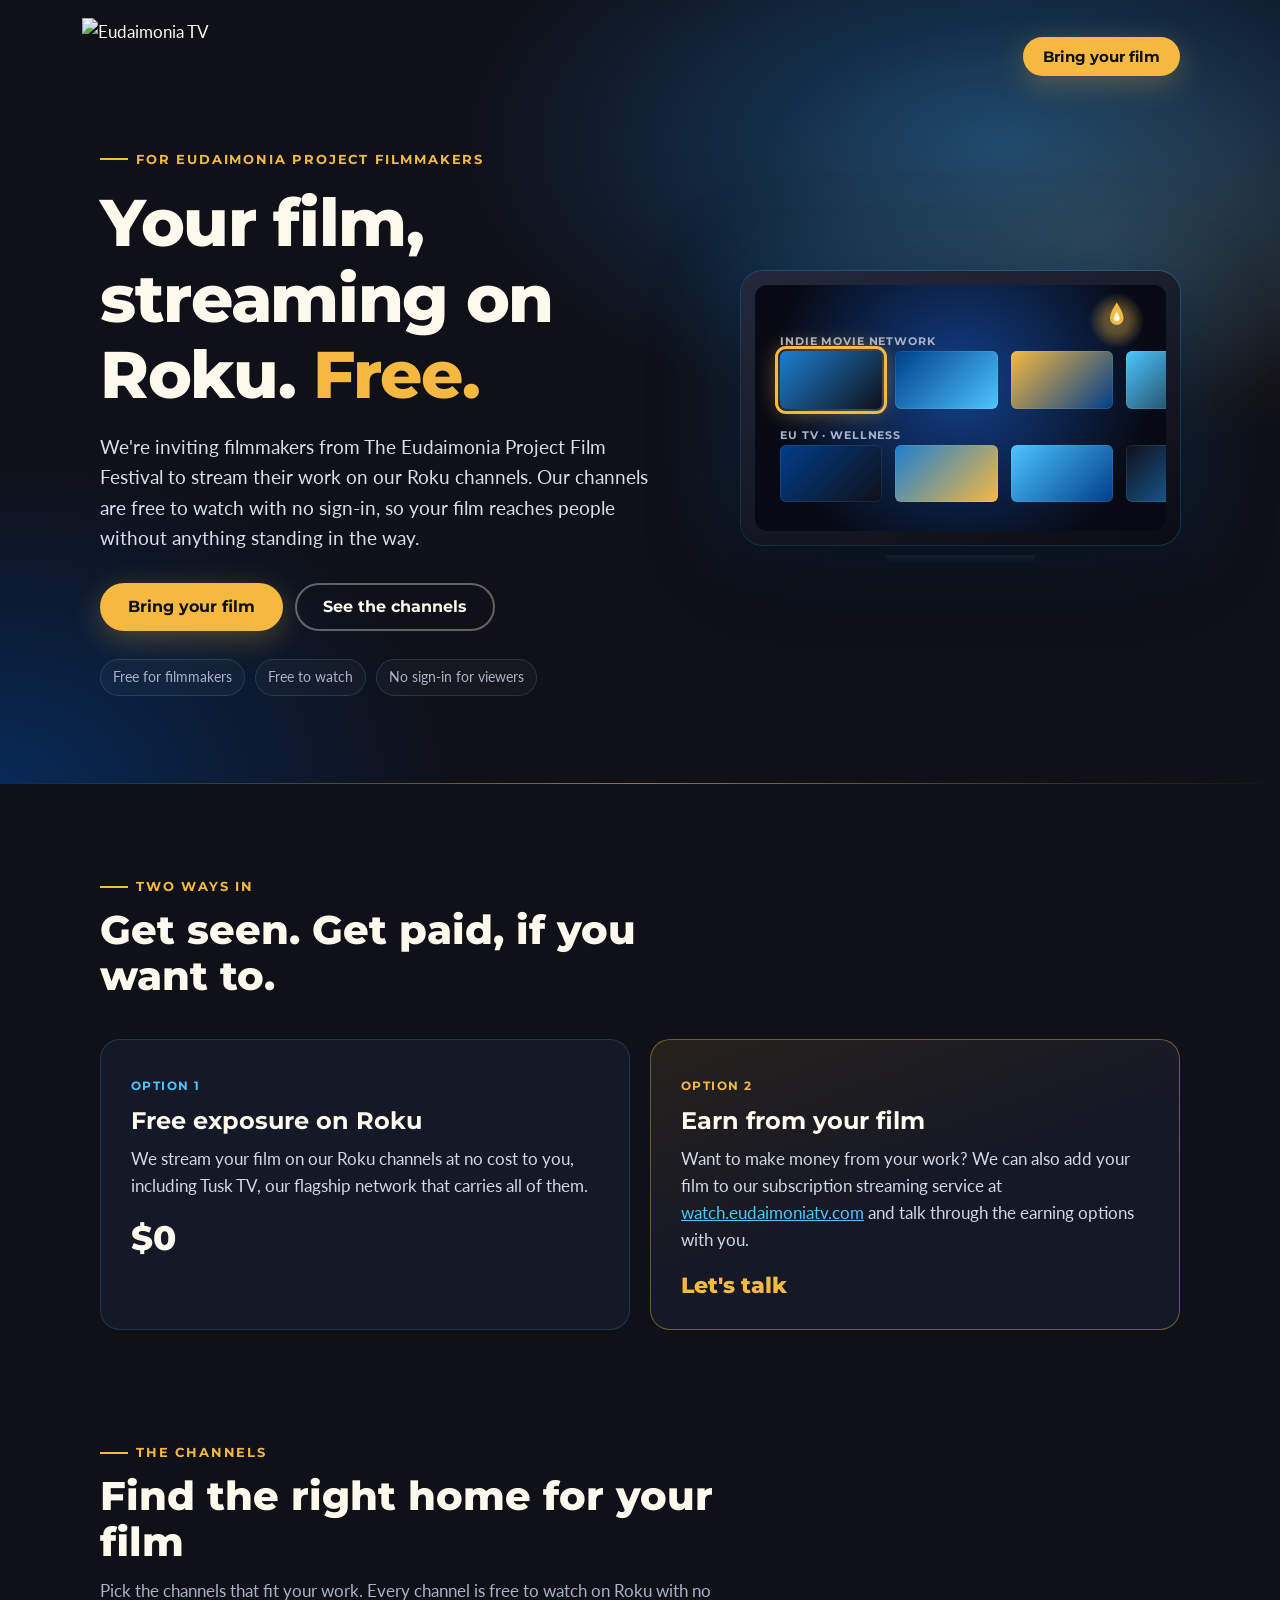
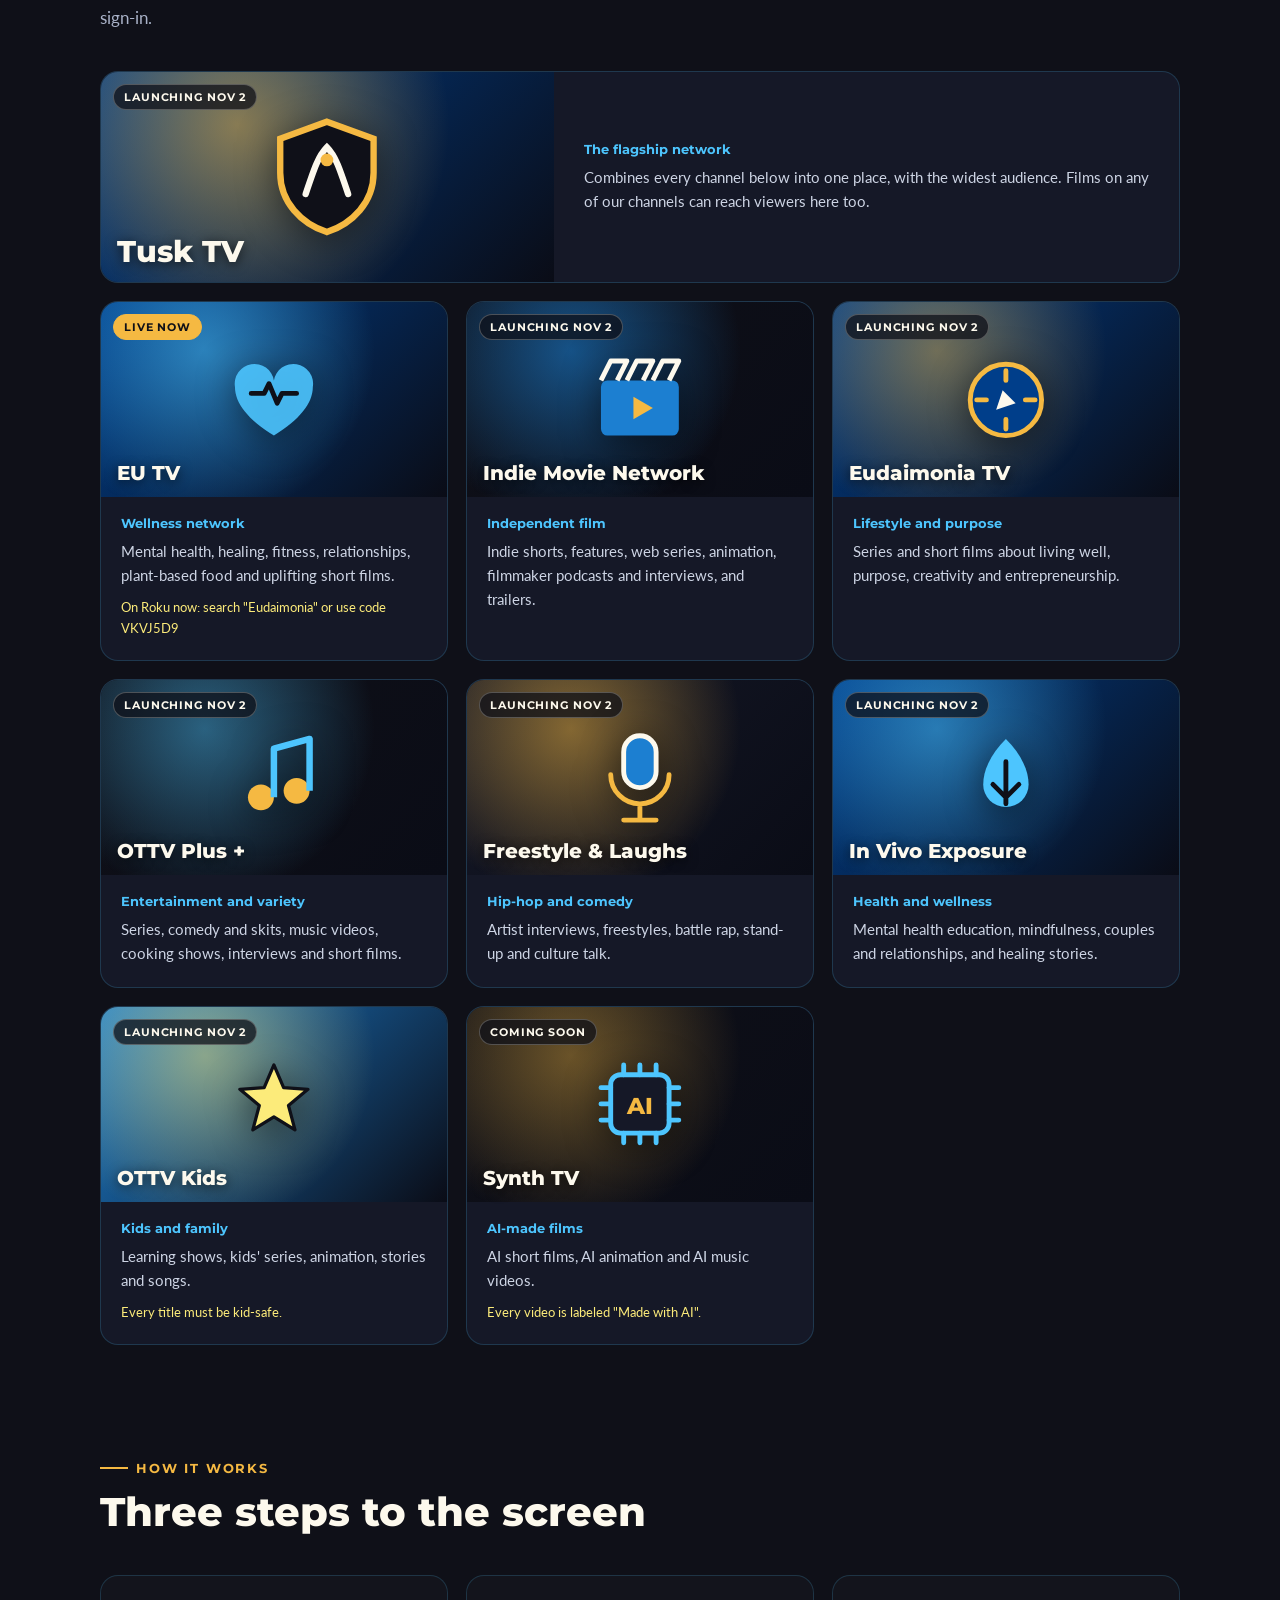
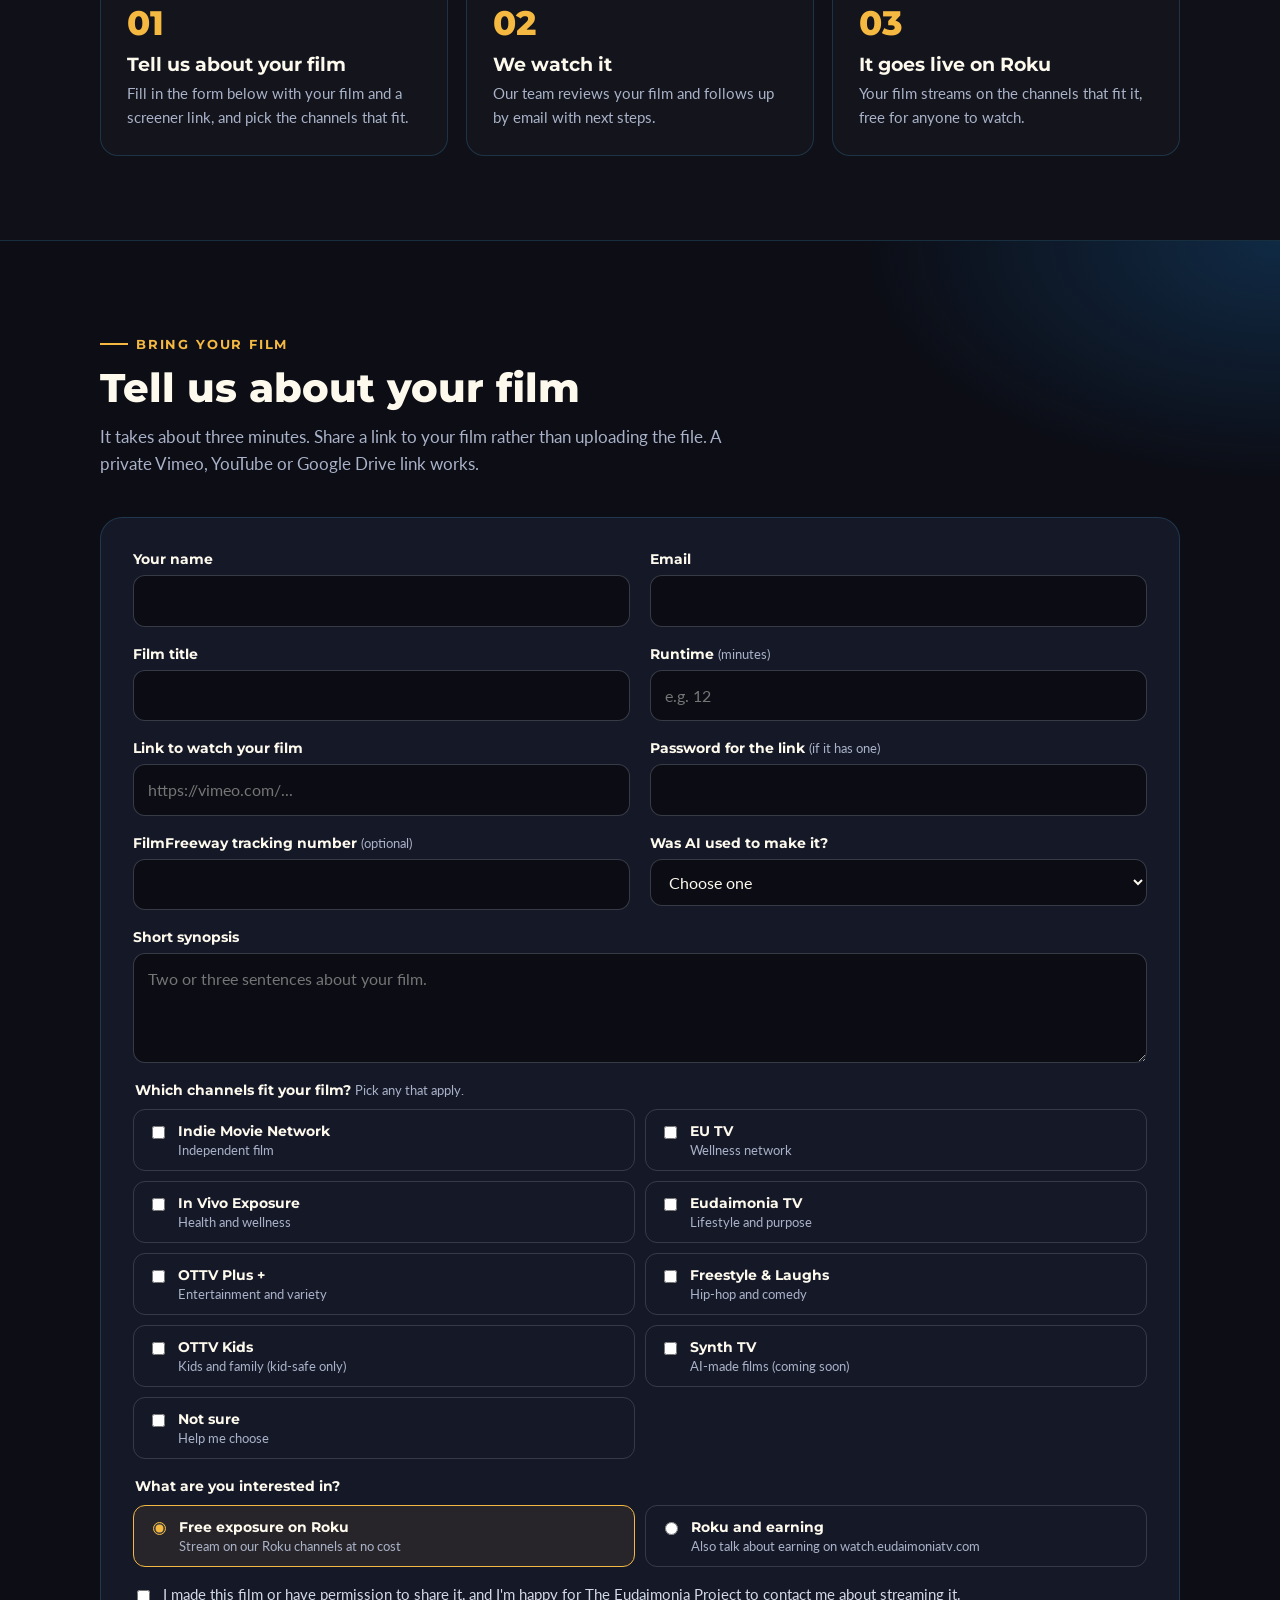
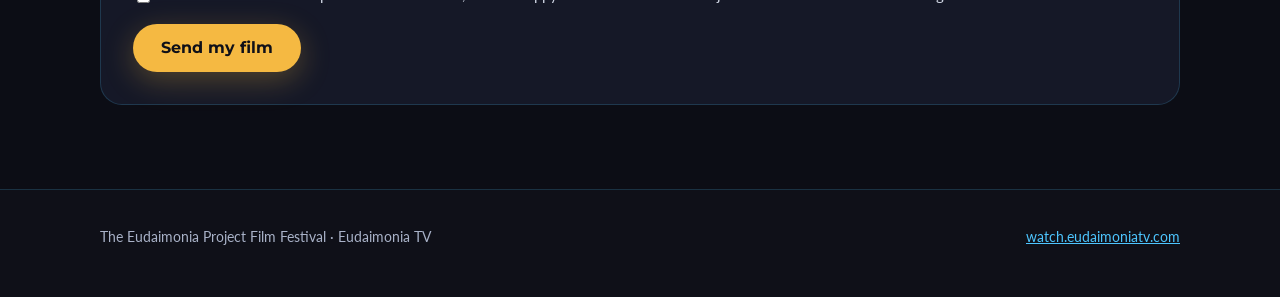
==== roku-invite/Index.html @ 1974b332 "Add Roku sign-up landing page for festival filmmakers A Google Apps Script web app: a branded page l" ====
<!doctype html>
<html lang="en">
<head>
  <base target="_top">
  <meta charset="utf-8">
  <meta name="viewport" content="width=device-width, initial-scale=1">
  <title>Bring Your Film to Roku · Eudaimonia TV</title>
  <link rel="preconnect" href="https://fonts.googleapis.com">
  <link rel="preconnect" href="https://fonts.gstatic.com" crossorigin>
  <link href="https://fonts.googleapis.com/css2?family=Lato:wght@400;700&family=Montserrat:wght@600;700;800&display=swap" rel="stylesheet">
  <style>
    :root {
      --navy: #0F1018; --navy-2: #151827; --ocean: #003E8A; --signal: #1C7FD1; --sky: #4DC5FE;
      --gold: #F5B942; --gold-soft: #FCEB7A; --ivory: #FDF9ED; --muted: #A9B2C8; --line: rgba(77,197,254,.18);
    }
    * { box-sizing: border-box; }
    html { scroll-behavior: smooth; }
    body { margin: 0; background: var(--navy); color: var(--ivory); font: 17px/1.6 Lato, Calibri, system-ui, sans-serif; }
    h1, h2, h3 { font-family: Montserrat, system-ui, sans-serif; line-height: 1.15; margin: 0; }
    a { color: var(--sky); }
    .wrap { max-width: 1120px; margin: 0 auto; padding: 0 20px; }

    /* Hero */
    .hero { position: relative; overflow: hidden; padding: 28px 0 88px;
      background:
        radial-gradient(900px 480px at 78% 18%, rgba(28,127,209,.45), transparent 60%),
        radial-gradient(520px 320px at 85% 30%, rgba(245,185,66,.16), transparent 70%),
        radial-gradient(700px 500px at 0% 100%, rgba(0,62,138,.55), transparent 65%),
        var(--navy); }
    .hero::after { content: ""; position: absolute; inset: auto 0 0 0; height: 1px; background: linear-gradient(90deg, transparent, var(--gold), transparent); opacity: .6; }
    .nav { display: flex; align-items: center; justify-content: space-between; gap: 16px; }
    .nav img { height: 76px; width: auto; display: block; margin: -10px 0 -10px -18px; }
    .nav a.btn { padding: 10px 18px; font-size: 15px; }
    .hero-grid { display: grid; grid-template-columns: 1.15fr .85fr; gap: 48px; align-items: center; margin-top: 56px; }
    .eyebrow { display: inline-flex; gap: 8px; align-items: center; color: var(--gold); font: 700 13px/1 Montserrat, sans-serif; letter-spacing: .14em; text-transform: uppercase; }
    .eyebrow::before { content: ""; width: 28px; height: 2px; background: var(--gold); }
    .hero h1 { font-size: clamp(38px, 6vw, 66px); font-weight: 800; margin: 18px 0 18px; letter-spacing: -.02em; }
    .hero h1 em { font-style: normal; color: var(--gold); }
    .lede { font-size: 19px; color: #D9DEEA; max-width: 560px; }
    .ctas { display: flex; flex-wrap: wrap; gap: 12px; margin-top: 30px; }
    .btn { display: inline-block; text-decoration: none; border-radius: 999px; padding: 14px 26px; font: 700 16px/1 Montserrat, sans-serif; border: 2px solid transparent; cursor: pointer; transition: transform .15s, box-shadow .15s; }
    .btn:hover { transform: translateY(-1px); }
    .btn-gold { background: var(--gold); color: var(--navy); box-shadow: 0 8px 30px rgba(245,185,66,.28); }
    .btn-ghost { color: var(--ivory); border-color: rgba(253,249,237,.35); background: transparent; }
    .badges { display: flex; flex-wrap: wrap; gap: 10px; margin-top: 28px; color: var(--muted); font-size: 14px; }
    .badges span { border: 1px solid var(--line); border-radius: 999px; padding: 6px 12px; background: rgba(255,255,255,.03); }

    /* TV graphic */
    .tv { position: relative; aspect-ratio: 16/10; border-radius: 22px; padding: 14px; background: linear-gradient(160deg, #23283c, #0b0c13); box-shadow: 0 30px 80px rgba(0,0,0,.55), 0 0 0 1px rgba(77,197,254,.25), 0 0 90px rgba(28,127,209,.35); }
    .screen { position: relative; height: 100%; border-radius: 12px; overflow: hidden; background: radial-gradient(circle at 50% 40%, #12408a, #070a14 75%); }
    .screen .rowlabel { position: absolute; left: 6%; font: 700 11px Montserrat, sans-serif; color: var(--muted); letter-spacing: .08em; text-transform: uppercase; }
    .screen .tiles { position: absolute; left: 6%; right: -10%; display: flex; gap: 3%; }
    .screen .tile { flex: 0 0 24%; aspect-ratio: 16/9; border-radius: 6px; background: linear-gradient(135deg, var(--c1), var(--c2)); box-shadow: inset 0 0 0 1px rgba(255,255,255,.08); }
    .screen .tile.focus { outline: 3px solid var(--gold); outline-offset: 2px; box-shadow: 0 0 24px rgba(245,185,66,.55); }
    .screen .glow { position: absolute; right: 5%; top: 3%; width: 14%; }
    .stand { width: 34%; height: 10px; margin: 10px auto 0; border-radius: 0 0 14px 14px; background: linear-gradient(#20253a, #0b0c13); }

    section { padding: 84px 0; }
    .section-head { max-width: 640px; margin-bottom: 40px; }
    .section-head h2 { font-size: clamp(28px, 4vw, 40px); font-weight: 800; margin-top: 12px; }
    .section-head p { color: var(--muted); margin: 12px 0 0; }

    /* Paths */
    .paths { display: grid; grid-template-columns: 1fr 1fr; gap: 20px; }
    .path { border-radius: 20px; padding: 30px; background: var(--navy-2); border: 1px solid var(--line); position: relative; overflow: hidden; }
    .path.gold { border-color: rgba(245,185,66,.4); background: linear-gradient(160deg, rgba(245,185,66,.10), var(--navy-2) 55%); }
    .path .tag { font: 700 12px Montserrat, sans-serif; letter-spacing: .12em; text-transform: uppercase; color: var(--sky); }
    .path.gold .tag { color: var(--gold); }
    .path h3 { font-size: 24px; margin: 10px 0 10px; }
    .path p { color: #D2D8E6; margin: 0; }
    .path .price { font: 800 34px Montserrat, sans-serif; margin-top: 18px; }

    /* Channels */
    .channels { display: grid; grid-template-columns: repeat(3, 1fr); gap: 18px; }
    .ch { display: flex; flex-direction: column; border-radius: 18px; overflow: hidden; background: var(--navy-2); border: 1px solid var(--line); transition: transform .15s, border-color .15s; }
    .ch:hover { transform: translateY(-3px); border-color: rgba(245,185,66,.55); }
    .ch .art { position: relative; aspect-ratio: 16/9; display: grid; place-items: center; background: radial-gradient(circle at 30% 25%, var(--a1), transparent 60%), linear-gradient(135deg, var(--a2), #0a0c16); }
    .ch .art svg { width: 30%; height: auto; filter: drop-shadow(0 6px 18px rgba(0,0,0,.5)); }
    .ch .art .name { position: absolute; left: 16px; bottom: 12px; font: 800 20px Montserrat, sans-serif; text-shadow: 0 2px 12px rgba(0,0,0,.7); }
    .ch .status { position: absolute; top: 12px; left: 12px; font: 700 11px Montserrat, sans-serif; letter-spacing: .08em; text-transform: uppercase; padding: 5px 10px; border-radius: 999px; background: rgba(15,16,24,.75); border: 1px solid rgba(253,249,237,.25); }
    .ch .status.live { color: var(--navy); background: var(--gold); border-color: var(--gold); }
    .ch .body { padding: 18px 20px 22px; }
    .ch .type { color: var(--sky); font: 700 13px Montserrat, sans-serif; }
    .ch .fit { color: #CDD4E4; font-size: 15px; margin: 8px 0 0; }
    .ch .note { margin-top: 10px; font-size: 13px; color: var(--gold-soft); }
    .ch.flagship { grid-column: span 3; flex-direction: row; }
    .ch.flagship .art { flex: 0 0 42%; aspect-ratio: auto; min-height: 210px; }
    .ch.flagship .body { padding: 28px 30px; align-self: center; }
    .ch.flagship .art .name { font-size: 30px; }

    /* Steps */
    .steps { display: grid; grid-template-columns: repeat(3, 1fr); gap: 18px; counter-reset: step; }
    .step { padding: 26px; border-radius: 18px; border: 1px solid var(--line); background: rgba(255,255,255,.02); }
    .step::before { counter-increment: step; content: "0" counter(step); display: block; font: 800 34px Montserrat, sans-serif; color: var(--gold); margin-bottom: 10px; }
    .step h3 { font-size: 19px; margin-bottom: 6px; }
    .step p { margin: 0; color: var(--muted); font-size: 15px; }

    /* Form */
    .form-section { background: radial-gradient(700px 400px at 100% 0%, rgba(28,127,209,.25), transparent 60%), #0c0d15; border-top: 1px solid var(--line); }
    form { display: grid; grid-template-columns: 1fr 1fr; gap: 18px 20px; padding: 32px; border-radius: 22px; background: var(--navy-2); border: 1px solid var(--line); }
    .field { display: flex; flex-direction: column; gap: 7px; }
    .field.full { grid-column: 1 / -1; }
    label, legend { font: 700 14px Montserrat, sans-serif; color: var(--ivory); }
    .hint { font-size: 13px; color: var(--muted); font-weight: 400; font-family: Lato, sans-serif; }
    input[type=text], input[type=email], input[type=url], select, textarea {
      width: 100%; font: inherit; font-size: 16px; color: var(--ivory); background: #0b0c14; border: 1px solid rgba(169,178,200,.28); border-radius: 12px; padding: 12px 14px; }
    input:focus, select:focus, textarea:focus { outline: 2px solid var(--sky); outline-offset: 1px; border-color: transparent; }
    textarea { min-height: 110px; resize: vertical; }
    fieldset { border: 0; padding: 0; margin: 0; }
    .choices { display: grid; grid-template-columns: repeat(2, 1fr); gap: 10px; margin-top: 10px; }
    .choice { display: flex; gap: 10px; align-items: flex-start; padding: 12px 14px; border-radius: 12px; border: 1px solid rgba(169,178,200,.22); cursor: pointer; font: 400 15px Lato, sans-serif; }
    .choice:has(input:checked) { border-color: var(--gold); background: rgba(245,185,66,.08); }
    .choice input { margin-top: 4px; accent-color: var(--gold); }
    .choice b { font-family: Montserrat, sans-serif; font-size: 14px; display: block; }
    .choice small { color: var(--muted); }
    .agree { display: flex; gap: 10px; align-items: flex-start; font: 400 15px Lato, sans-serif; color: #D2D8E6; }
    .agree input { margin-top: 5px; accent-color: var(--gold); }
    .hp { position: absolute; left: -9999px; }
    .submit-row { grid-column: 1 / -1; display: flex; flex-wrap: wrap; align-items: center; gap: 16px; }
    .msg { font-size: 15px; }
    .msg.err { color: #FF9C8A; }
    .thanks { display: none; text-align: center; padding: 56px 32px; border-radius: 22px; background: var(--navy-2); border: 1px solid rgba(245,185,66,.45); }
    .thanks h3 { font-size: 30px; color: var(--gold); margin-bottom: 12px; }
    .thanks p { color: #D2D8E6; max-width: 520px; margin: 0 auto; }

    footer { padding: 36px 0 48px; color: var(--muted); font-size: 14px; border-top: 1px solid var(--line); }
    footer .wrap { display: flex; flex-wrap: wrap; justify-content: space-between; gap: 12px; }

    @media (max-width: 900px) {
      .hero-grid, .paths { grid-template-columns: 1fr; }
      .channels, .steps { grid-template-columns: 1fr 1fr; }
      .ch.flagship { grid-column: 1 / -1; flex-direction: column; }
      .ch.flagship .art { min-height: 0; aspect-ratio: 16/9; }
    }
    @media (max-width: 600px) {
      .nav img { height: 56px; margin-left: -12px; }
      .nav a.btn { display: none; }
      .channels, .steps, form, .choices { grid-template-columns: 1fr; }
      form { padding: 22px 18px; }
      section { padding: 64px 0; }
    }
  </style>
</head>
<body>
  <header class="hero">
    <div class="wrap">
      <nav class="nav">
        <img src="<?!= logoSrc ?>" alt="Eudaimonia TV">
        <a class="btn btn-gold" href="#join">Bring your film</a>
      </nav>
      <div class="hero-grid">
        <div>
          <span class="eyebrow">For Eudaimonia Project filmmakers</span>
          <h1>Your film, streaming on Roku. <em>Free.</em></h1>
          <p class="lede">We're inviting filmmakers from The Eudaimonia Project Film Festival to stream their work on our Roku channels. Our channels are free to watch with no sign-in, so your film reaches people without anything standing in the way.</p>
          <div class="ctas">
            <a class="btn btn-gold" href="#join">Bring your film</a>
            <a class="btn btn-ghost" href="#channels">See the channels</a>
          </div>
          <div class="badges"><span>Free for filmmakers</span><span>Free to watch</span><span>No sign-in for viewers</span></div>
        </div>
        <div aria-hidden="true">
          <div class="tv"><div class="screen">
            <svg class="glow" viewBox="0 0 120 120"><defs><radialGradient id="g" cx="50%" cy="50%" r="50%"><stop offset="0" stop-color="#FCEB7A"/><stop offset=".45" stop-color="#F5B942"/><stop offset="1" stop-color="#F5B942" stop-opacity="0"/></radialGradient></defs><circle cx="60" cy="60" r="58" fill="url(#g)" opacity=".35"/><path d="M60 22c9 14 14 24 14 33a14 14 0 0 1-28 0c0-9 5-19 14-33z" fill="#F5B942"/><path d="M60 40c4 7 6 11 6 15a6 6 0 0 1-12 0c0-4 2-8 6-15z" fill="#FDF9ED"/></svg>
            <span class="rowlabel" style="top:20%">Indie Movie Network</span>
            <div class="tiles" style="top:27%">
              <div class="tile focus" style="--c1:#1C7FD1;--c2:#0F1018"></div>
              <div class="tile" style="--c1:#003E8A;--c2:#4DC5FE"></div>
              <div class="tile" style="--c1:#F5B942;--c2:#003E8A"></div>
              <div class="tile" style="--c1:#4DC5FE;--c2:#0F1018"></div>
            </div>
            <span class="rowlabel" style="top:58%">EU TV · Wellness</span>
            <div class="tiles" style="top:65%">
              <div class="tile" style="--c1:#003E8A;--c2:#0F1018"></div>
              <div class="tile" style="--c1:#1C7FD1;--c2:#F5B942"></div>
              <div class="tile" style="--c1:#4DC5FE;--c2:#003E8A"></div>
              <div class="tile" style="--c1:#0F1018;--c2:#1C7FD1"></div>
            </div>
          </div></div>
          <div class="stand"></div>
        </div>
      </div>
    </div>
  </header>

  <section>
    <div class="wrap">
      <div class="section-head">
        <span class="eyebrow">Two ways in</span>
        <h2>Get seen. Get paid, if you want to.</h2>
      </div>
      <div class="paths">
        <div class="path">
          <span class="tag">Option 1</span>
          <h3>Free exposure on Roku</h3>
          <p>We stream your film on our Roku channels at no cost to you, including Tusk TV, our flagship network that carries all of them.</p>
          <div class="price">$0</div>
        </div>
        <div class="path gold">
          <span class="tag">Option 2</span>
          <h3>Earn from your film</h3>
          <p>Want to make money from your work? We can also add your film to our subscription streaming service at <a href="https://watch.eudaimoniatv.com" target="_blank" rel="noopener">watch.eudaimoniatv.com</a> and talk through the earning options with you.</p>
          <div class="price" style="font-size:22px;color:var(--gold)">Let's talk</div>
        </div>
      </div>
    </div>
  </section>

  <section id="channels" style="padding-top:20px">
    <div class="wrap">
      <div class="section-head">
        <span class="eyebrow">The channels</span>
        <h2>Find the right home for your film</h2>
        <p>Pick the channels that fit your work. Every channel is free to watch on Roku with no sign-in.</p>
      </div>
      <div class="channels">
        <article class="ch flagship" style="--a1:rgba(245,185,66,.55);--a2:#003E8A">
          <div class="art"><span class="status">Launching Nov 2</span>
            <svg viewBox="0 0 64 64" fill="none"><path d="M32 6l22 8v16c0 14-10 24-22 28C20 54 10 44 10 30V14z" fill="#0F1018" stroke="#F5B942" stroke-width="3"/><path d="M22 40c4-12 6-18 10-22 4 4 6 10 10 22" stroke="#FDF9ED" stroke-width="3" stroke-linecap="round"/><circle cx="32" cy="24" r="3" fill="#F5B942"/></svg>
            <span class="name">Tusk TV</span></div>
          <div class="body"><div class="type">The flagship network</div>
            <p class="fit">Combines every channel below into one place, with the widest audience. Films on any of our channels can reach viewers here too.</p></div>
        </article>

        <article class="ch" style="--a1:rgba(77,197,254,.55);--a2:#003E8A">
          <div class="art"><span class="status live">Live now</span>
            <svg viewBox="0 0 64 64" fill="none"><path d="M32 54C16 44 8 34 8 24a12 12 0 0 1 24-4 12 12 0 0 1 24 4c0 10-8 20-24 30z" fill="#4DC5FE" opacity=".9"/><path d="M18 28h8l3-6 5 12 3-6h9" stroke="#0F1018" stroke-width="3" stroke-linecap="round" stroke-linejoin="round"/></svg>
            <span class="name">EU TV</span></div>
          <div class="body"><div class="type">Wellness network</div>
            <p class="fit">Mental health, healing, fitness, relationships, plant-based food and uplifting short films.</p>
            <div class="note">On Roku now: search "Eudaimonia" or use code VKVJ5D9</div></div>
        </article>

        <article class="ch" style="--a1:rgba(28,127,209,.6);--a2:#0F1018">
          <div class="art"><span class="status">Launching Nov 2</span>
            <svg viewBox="0 0 64 64" fill="none"><rect x="8" y="20" width="48" height="34" rx="4" fill="#1C7FD1"/><path d="M8 20l6-12h10l-6 12m6 0l6-12h10l-6 12m6 0l6-12h10l-6 12" stroke="#FDF9ED" stroke-width="3" stroke-linejoin="round"/><path d="M28 30v14l12-7z" fill="#F5B942"/></svg>
            <span class="name">Indie Movie Network</span></div>
          <div class="body"><div class="type">Independent film</div>
            <p class="fit">Indie shorts, features, web series, animation, filmmaker podcasts and interviews, and trailers.</p></div>
        </article>

        <article class="ch" style="--a1:rgba(245,185,66,.45);--a2:#003E8A">
          <div class="art"><span class="status">Launching Nov 2</span>
            <svg viewBox="0 0 64 64" fill="none"><circle cx="32" cy="32" r="22" fill="#003E8A" stroke="#F5B942" stroke-width="3"/><path d="M32 14v6M32 44v6M14 32h6M44 32h6" stroke="#F5B942" stroke-width="3" stroke-linecap="round"/><path d="M26 38l4-12 8 8-12 4z" fill="#FDF9ED"/></svg>
            <span class="name">Eudaimonia TV</span></div>
          <div class="body"><div class="type">Lifestyle and purpose</div>
            <p class="fit">Series and short films about living well, purpose, creativity and entrepreneurship.</p></div>
        </article>

        <article class="ch" style="--a1:rgba(77,197,254,.45);--a2:#0F1018">
          <div class="art"><span class="status">Launching Nov 2</span>
            <svg viewBox="0 0 64 64" fill="none"><circle cx="24" cy="44" r="8" fill="#F5B942"/><circle cx="46" cy="40" r="8" fill="#F5B942"/><path d="M32 44V14l22-6v32" stroke="#4DC5FE" stroke-width="4" stroke-linejoin="round"/></svg>
            <span class="name">OTTV Plus +</span></div>
          <div class="body"><div class="type">Entertainment and variety</div>
            <p class="fit">Series, comedy and skits, music videos, cooking shows, interviews and short films.</p></div>
        </article>

        <article class="ch" style="--a1:rgba(245,185,66,.5);--a2:#151827">
          <div class="art"><span class="status">Launching Nov 2</span>
            <svg viewBox="0 0 64 64" fill="none"><rect x="22" y="6" width="20" height="32" rx="10" fill="#1C7FD1" stroke="#FDF9ED" stroke-width="3"/><path d="M14 30a18 18 0 0 0 36 0M32 48v10M22 58h20" stroke="#F5B942" stroke-width="3" stroke-linecap="round"/></svg>
            <span class="name">Freestyle &amp; Laughs</span></div>
          <div class="body"><div class="type">Hip-hop and comedy</div>
            <p class="fit">Artist interviews, freestyles, battle rap, stand-up and culture talk.</p></div>
        </article>

        <article class="ch" style="--a1:rgba(77,197,254,.5);--a2:#003E8A">
          <div class="art"><span class="status">Launching Nov 2</span>
            <svg viewBox="0 0 64 64" fill="none"><path d="M32 8c10 10 14 20 14 28a14 14 0 0 1-28 0c0-8 4-18 14-28z" fill="#4DC5FE"/><path d="M32 22v26M24 36l8 8 8-8" stroke="#0F1018" stroke-width="3" stroke-linecap="round" stroke-linejoin="round"/></svg>
            <span class="name">In Vivo Exposure</span></div>
          <div class="body"><div class="type">Health and wellness</div>
            <p class="fit">Mental health education, mindfulness, couples and relationships, and healing stories.</p></div>
        </article>

        <article class="ch" style="--a1:rgba(252,235,122,.5);--a2:#1C7FD1">
          <div class="art"><span class="status">Launching Nov 2</span>
            <svg viewBox="0 0 64 64" fill="none"><path d="M32 8l6 14 15 1-12 10 4 15-13-8-13 8 4-15-12-10 15-1z" fill="#FCEB7A" stroke="#0F1018" stroke-width="2" stroke-linejoin="round"/></svg>
            <span class="name">OTTV Kids</span></div>
          <div class="body"><div class="type">Kids and family</div>
            <p class="fit">Learning shows, kids' series, animation, stories and songs.</p>
            <div class="note">Every title must be kid-safe.</div></div>
        </article>

        <article class="ch" style="--a1:rgba(245,185,66,.4);--a2:#0F1018">
          <div class="art"><span class="status">Coming soon</span>
            <svg viewBox="0 0 64 64" fill="none"><rect x="14" y="14" width="36" height="36" rx="6" fill="#151827" stroke="#4DC5FE" stroke-width="3"/><path d="M22 14V8M32 14V8M42 14V8M22 56v-6M32 56v-6M42 56v-6M14 22H8M14 32H8M14 42H8M56 22h-6M56 32h-6M56 42h-6" stroke="#4DC5FE" stroke-width="3" stroke-linecap="round"/><text x="32" y="38" text-anchor="middle" font-family="Montserrat,sans-serif" font-weight="800" font-size="14" fill="#F5B942">AI</text></svg>
            <span class="name">Synth TV</span></div>
          <div class="body"><div class="type">AI-made films</div>
            <p class="fit">AI short films, AI animation and AI music videos.</p>
            <div class="note">Every video is labeled "Made with AI".</div></div>
        </article>
      </div>
    </div>
  </section>

  <section style="padding-top:20px">
    <div class="wrap">
      <div class="section-head">
        <span class="eyebrow">How it works</span>
        <h2>Three steps to the screen</h2>
      </div>
      <div class="steps">
        <div class="step"><h3>Tell us about your film</h3><p>Fill in the form below with your film and a screener link, and pick the channels that fit.</p></div>
        <div class="step"><h3>We watch it</h3><p>Our team reviews your film and follows up by email with next steps.</p></div>
        <div class="step"><h3>It goes live on Roku</h3><p>Your film streams on the channels that fit it, free for anyone to watch.</p></div>
      </div>
    </div>
  </section>

  <section id="join" class="form-section">
    <div class="wrap">
      <div class="section-head">
        <span class="eyebrow">Bring your film</span>
        <h2>Tell us about your film</h2>
        <p>It takes about three minutes. Share a link to your film rather than uploading the file. A private Vimeo, YouTube or Google Drive link works.</p>
      </div>

      <form id="signup" novalidate>
        <div class="field"><label for="name">Your name</label><input id="name" name="name" type="text" autocomplete="name" required></div>
        <div class="field"><label for="email">Email</label><input id="email" name="email" type="email" autocomplete="email" required></div>
        <div class="field"><label for="title">Film title</label><input id="title" name="title" type="text" required></div>
        <div class="field"><label for="runtime">Runtime <span class="hint">(minutes)</span></label><input id="runtime" name="runtime" type="text" inputmode="numeric" placeholder="e.g. 12"></div>
        <div class="field"><label for="link">Link to watch your film</label><input id="link" name="link" type="url" placeholder="https://vimeo.com/..." required></div>
        <div class="field"><label for="password">Password for the link <span class="hint">(if it has one)</span></label><input id="password" name="password" type="text" autocomplete="off"></div>
        <div class="field"><label for="tracking">FilmFreeway tracking number <span class="hint">(optional)</span></label><input id="tracking" name="tracking" type="text"></div>
        <div class="field"><label for="ai">Was AI used to make it?</label>
          <select id="ai" name="ai"><option value="">Choose one</option><option>No</option><option>Partly (some AI tools)</option><option>Yes, it's AI-made</option></select></div>
        <div class="field full"><label for="synopsis">Short synopsis</label><textarea id="synopsis" name="synopsis" maxlength="1500" placeholder="Two or three sentences about your film."></textarea></div>

        <fieldset class="field full">
          <legend>Which channels fit your film? <span class="hint">Pick any that apply.</span></legend>
          <div class="choices">
            <label class="choice"><input type="checkbox" name="channels" value="Indie Movie Network"><span><b>Indie Movie Network</b><small>Independent film</small></span></label>
            <label class="choice"><input type="checkbox" name="channels" value="EU TV"><span><b>EU TV</b><small>Wellness network</small></span></label>
            <label class="choice"><input type="checkbox" name="channels" value="In Vivo Exposure"><span><b>In Vivo Exposure</b><small>Health and wellness</small></span></label>
            <label class="choice"><input type="checkbox" name="channels" value="Eudaimonia TV"><span><b>Eudaimonia TV</b><small>Lifestyle and purpose</small></span></label>
            <label class="choice"><input type="checkbox" name="channels" value="OTTV Plus +"><span><b>OTTV Plus +</b><small>Entertainment and variety</small></span></label>
            <label class="choice"><input type="checkbox" name="channels" value="Freestyle & Laughs"><span><b>Freestyle &amp; Laughs</b><small>Hip-hop and comedy</small></span></label>
            <label class="choice"><input type="checkbox" name="channels" value="OTTV Kids"><span><b>OTTV Kids</b><small>Kids and family (kid-safe only)</small></span></label>
            <label class="choice"><input type="checkbox" name="channels" value="Synth TV"><span><b>Synth TV</b><small>AI-made films (coming soon)</small></span></label>
            <label class="choice"><input type="checkbox" name="channels" value="Not sure"><span><b>Not sure</b><small>Help me choose</small></span></label>
          </div>
        </fieldset>

        <fieldset class="field full">
          <legend>What are you interested in?</legend>
          <div class="choices">
            <label class="choice"><input type="radio" name="option" value="Free Roku exposure" checked><span><b>Free exposure on Roku</b><small>Stream on our Roku channels at no cost</small></span></label>
            <label class="choice"><input type="radio" name="option" value="Roku + earning on watch.eudaimoniatv.com"><span><b>Roku and earning</b><small>Also talk about earning on watch.eudaimoniatv.com</small></span></label>
          </div>
        </fieldset>

        <div class="field full">
          <label class="agree"><input type="checkbox" id="rights" name="rights" value="yes" required><span>I made this film or have permission to share it, and I'm happy for The Eudaimonia Project to contact me about streaming it.</span></label>
        </div>
        <input class="hp" type="text" name="website" tabindex="-1" autocomplete="off" aria-hidden="true">

        <div class="submit-row">
          <button class="btn btn-gold" type="submit" id="send">Send my film</button>
          <span class="msg" id="msg" role="status" aria-live="polite"></span>
        </div>
      </form>

      <div class="thanks" id="thanks">
        <h3>Thank you. We've got it.</h3>
        <p>Our team will watch your film and follow up by email with next steps. In the meantime, you can find EU TV on Roku by searching "Eudaimonia" or using code VKVJ5D9.</p>
      </div>
    </div>
  </section>

  <footer>
    <div class="wrap">
      <span>The Eudaimonia Project Film Festival · Eudaimonia TV</span>
      <span><a href="https://watch.eudaimoniatv.com" target="_blank" rel="noopener">watch.eudaimoniatv.com</a></span>
    </div>
  </footer>

  <script>
    (function () {
      var form = document.getElementById('signup');
      var msg = document.getElementById('msg');
      var send = document.getElementById('send');

      function collect() {
        var data = {};
        ['name', 'email', 'title', 'runtime', 'link', 'password', 'tracking', 'ai', 'synopsis', 'website'].forEach(function (k) {
          data[k] = (form.elements[k].value || '').trim();
        });
        data.channels = Array.prototype.filter.call(form.querySelectorAll('input[name=channels]'), function (c) { return c.checked; })
          .map(function (c) { return c.value; }).join(', ');
        data.option = form.querySelector('input[name=option]:checked').value;
        data.rights = form.elements.rights.checked ? 'yes' : '';
        return data;
      }

      function check(d) {
        if (!d.name) return 'Please add your name.';
        if (!/^[^\s@]+@[^\s@]+\.[^\s@]+$/.test(d.email)) return 'Please check your email address.';
        if (!d.title) return 'Please add your film title.';
        if (!/^https?:\/\/\S+$/i.test(d.link)) return 'Please add a full link to watch your film, starting with https://';
        if (!d.channels) return 'Please pick at least one channel, or "Not sure".';
        if (!d.rights) return 'Please tick the box confirming you can share this film.';
        return '';
      }

      function done() {
        form.style.display = 'none';
        document.getElementById('thanks').style.display = 'block';
        document.getElementById('join').scrollIntoView({ behavior: 'smooth' });
      }

      function fail(text) {
        send.disabled = false;
        send.textContent = 'Send my film';
        msg.className = 'msg err';
        msg.textContent = text || 'Something went wrong. Please try again in a minute.';
      }

      form.addEventListener('submit', function (e) {
        e.preventDefault();
        var d = collect();
        var problem = check(d);
        if (problem) { msg.className = 'msg err'; msg.textContent = problem; return; }
        msg.className = 'msg'; msg.textContent = '';
        send.disabled = true;
        send.textContent = 'Sending…';
        if (window.google && google.script && google.script.run) {
          google.script.run
            .withSuccessHandler(function (r) { if (r && r.ok) done(); else fail(r && r.error); })
            .withFailureHandler(function () { fail(); })
            .submitSignup(d);
        } else {
          // Preview outside Google Apps Script: nothing is saved.
          setTimeout(done, 600);
        }
      });
    })();
  </script>
</body>
</html>
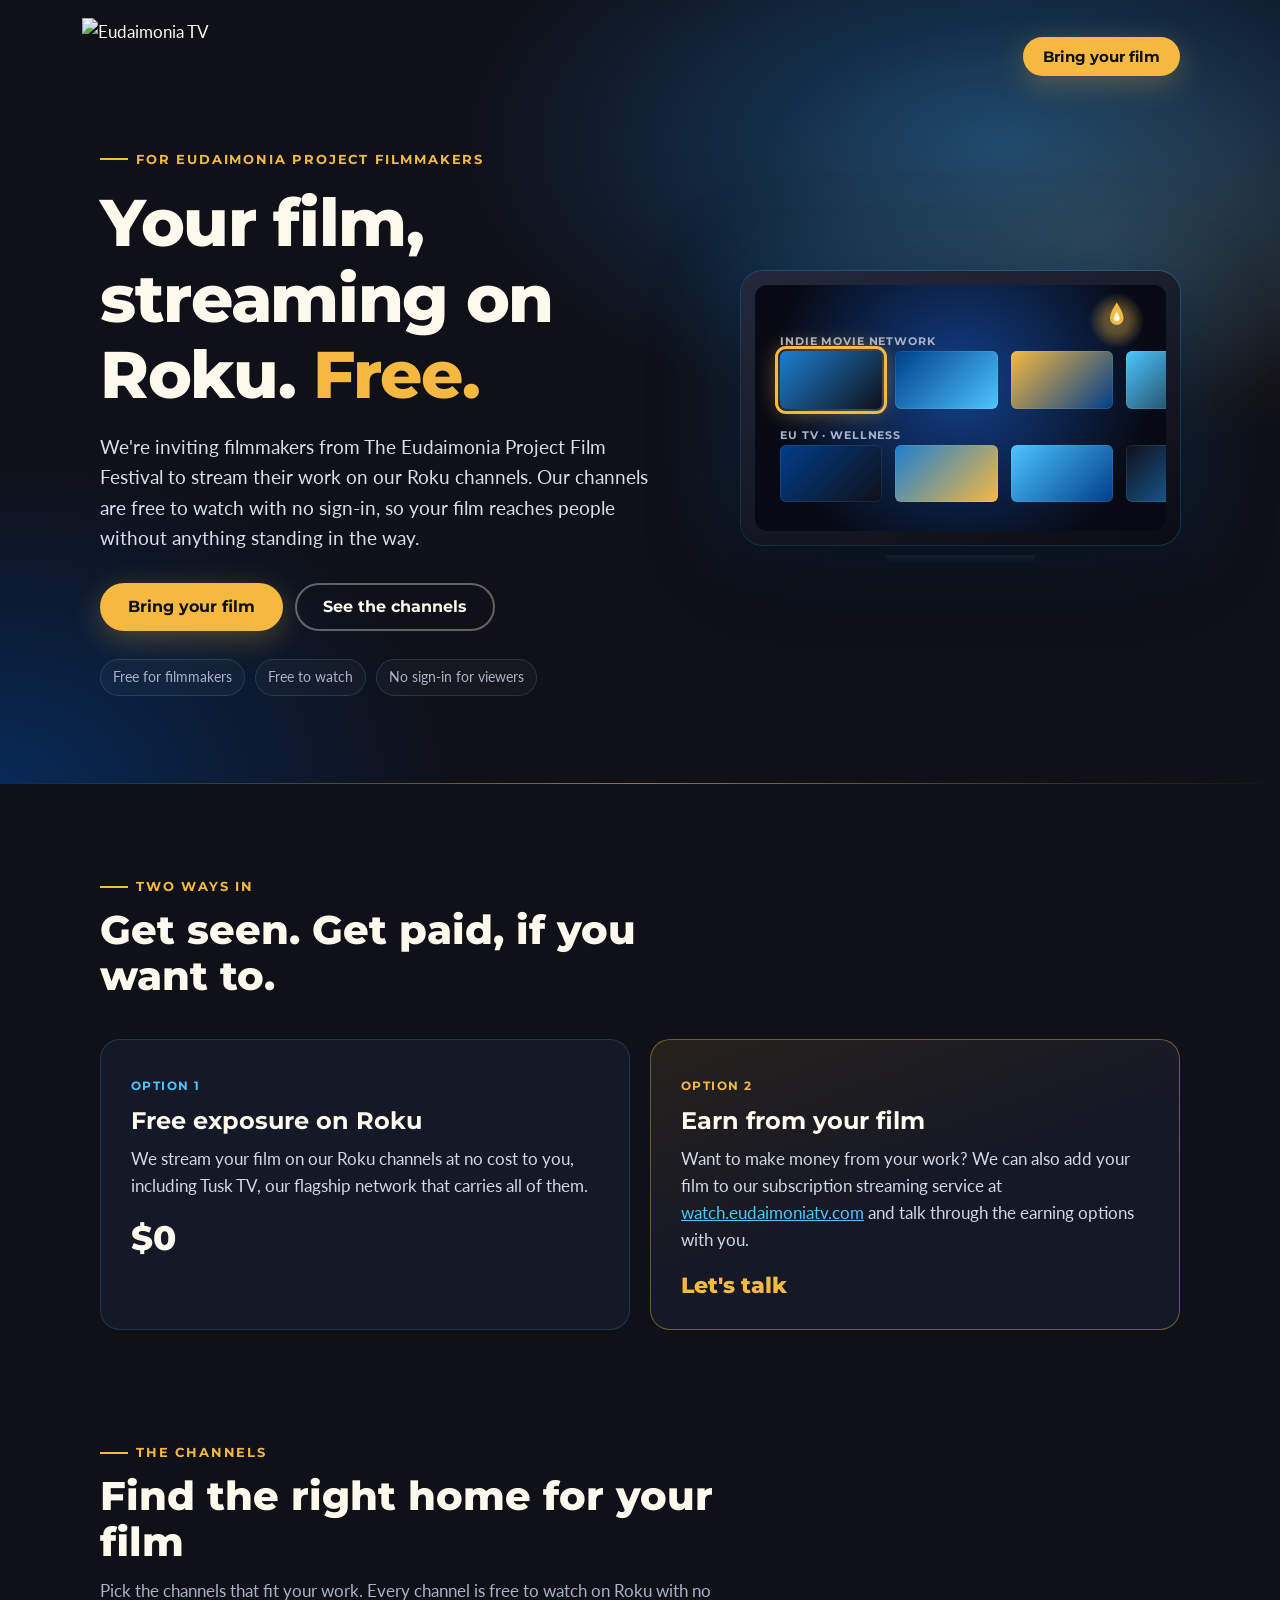
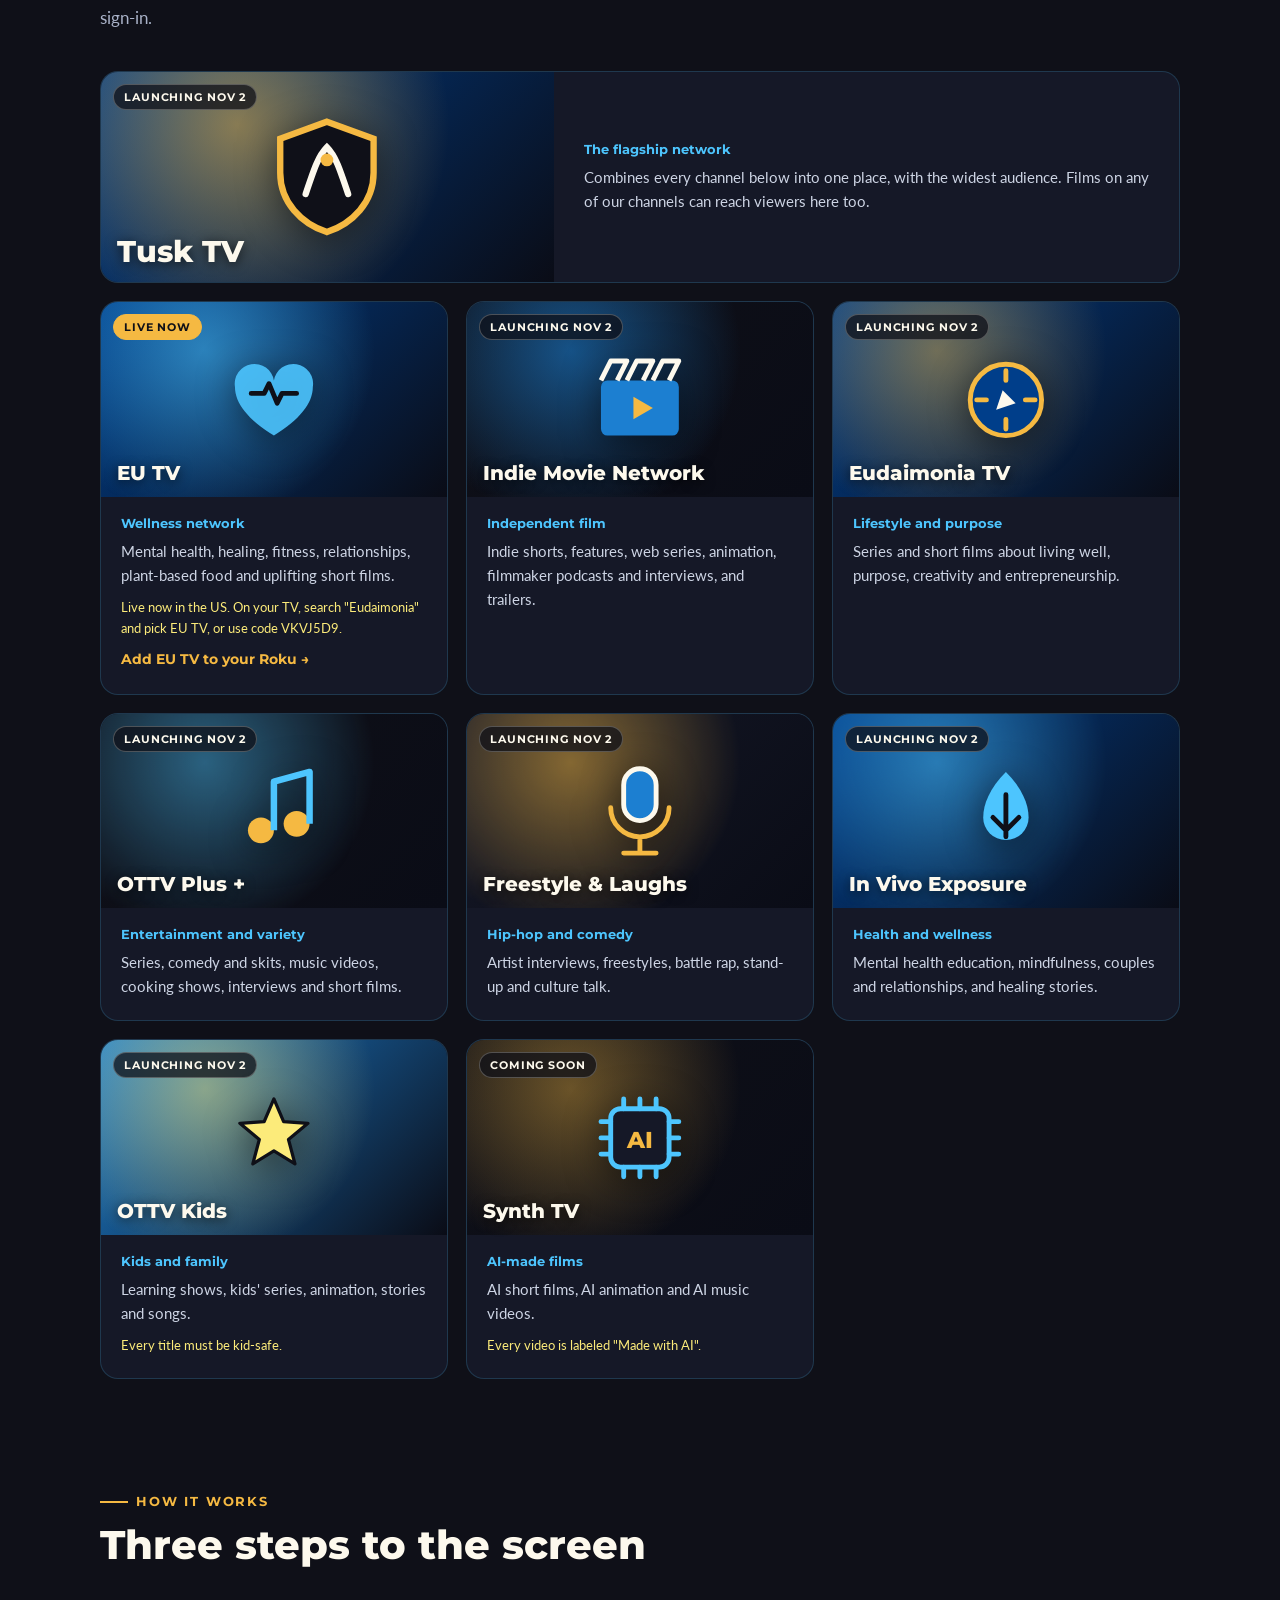
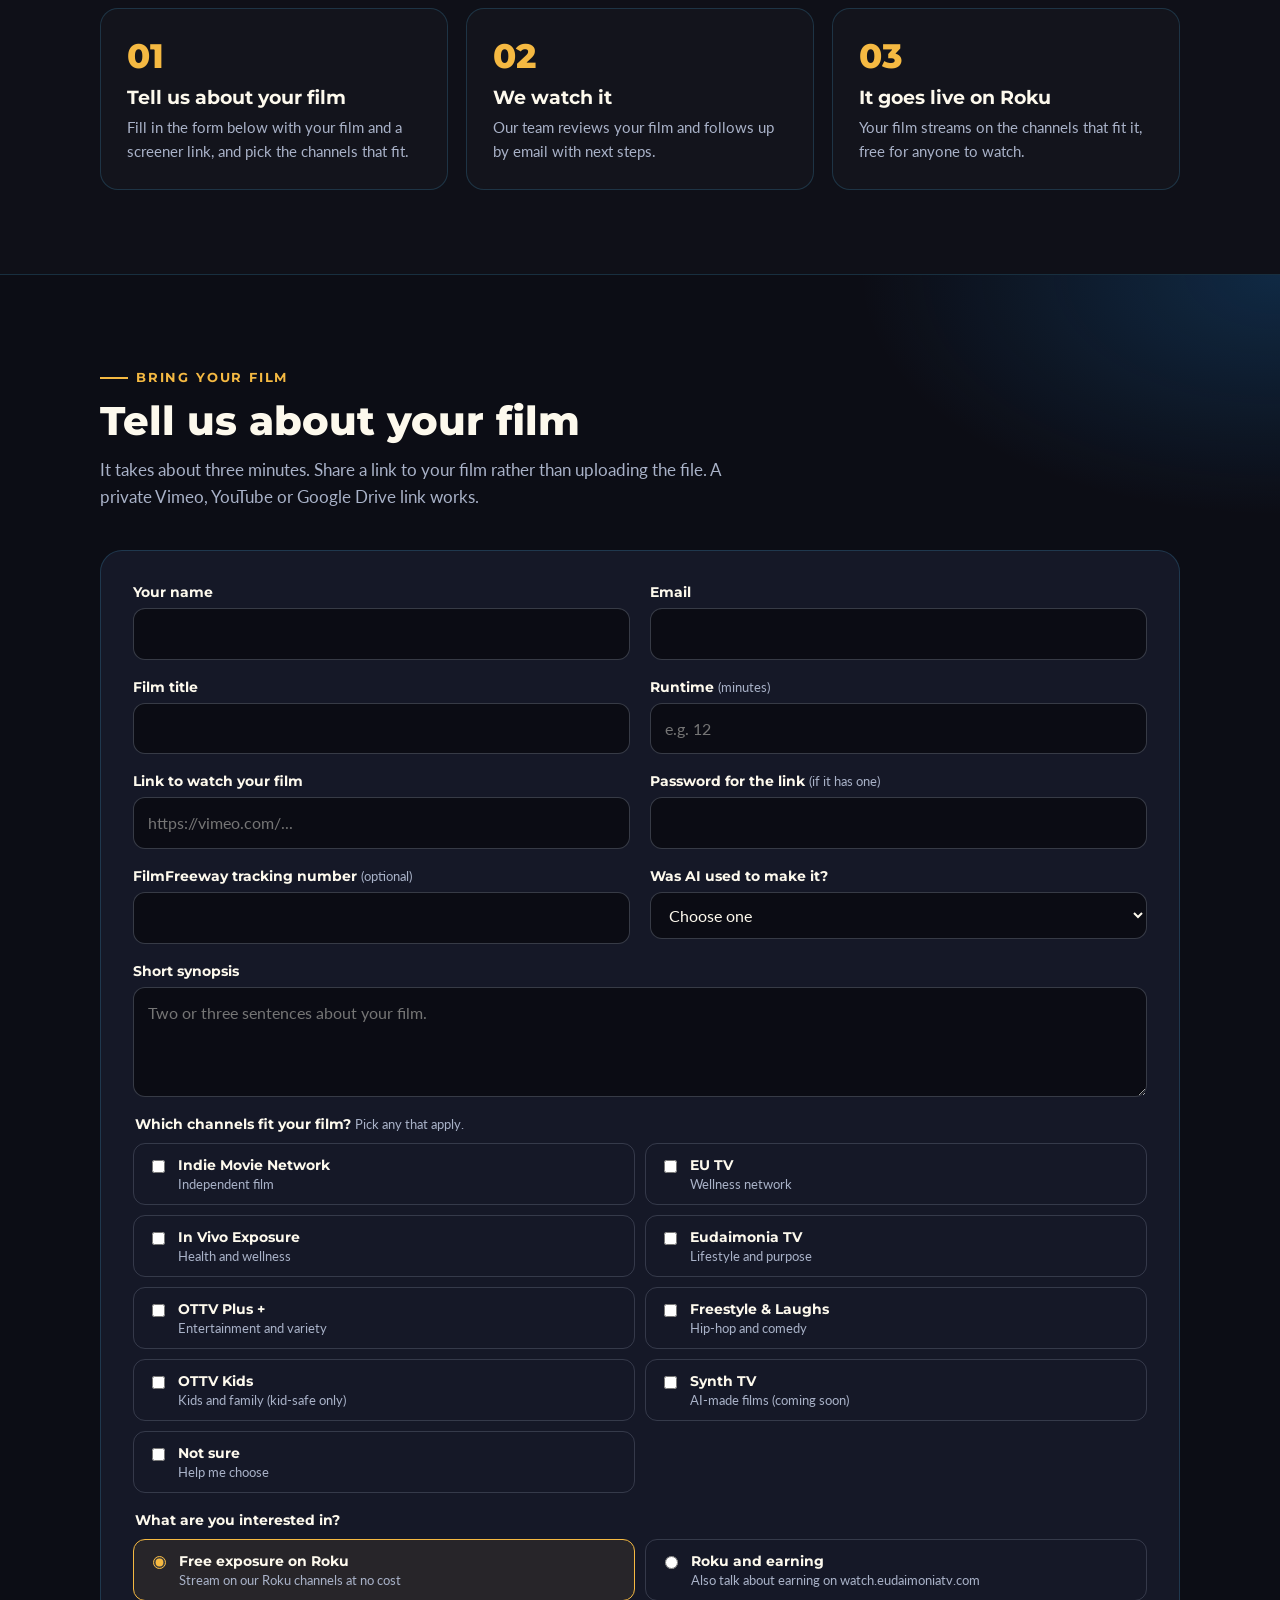
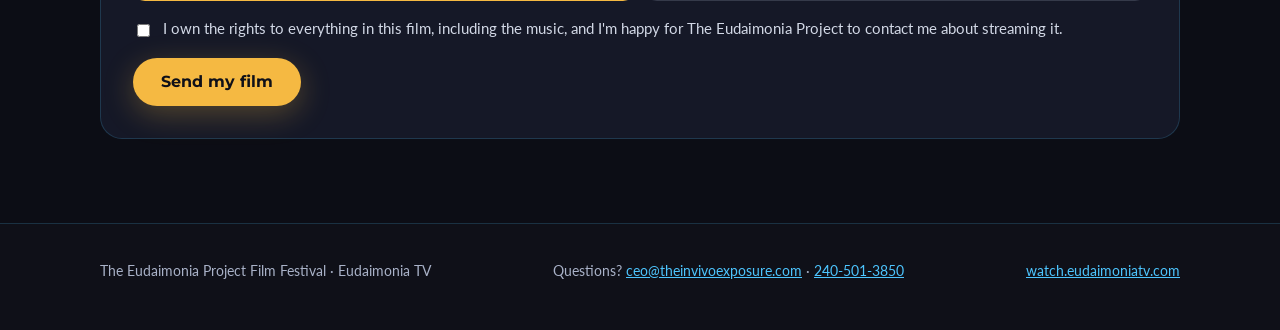
==== commit 4e766674: "Add EU TV add link, search tip and support contact to Roku sign-up page Co-Authored-By: Claude Opus " ====
--- a/roku-invite/Index.html
+++ b/roku-invite/Index.html
@@ -83,6 +83,8 @@
     .ch .type { color: var(--sky); font: 700 13px Montserrat, sans-serif; }
     .ch .fit { color: #CDD4E4; font-size: 15px; margin: 8px 0 0; }
     .ch .note { margin-top: 10px; font-size: 13px; color: var(--gold-soft); }
+    .ch .addlink { display: inline-block; margin-top: 12px; font: 700 14px Montserrat, sans-serif; color: var(--gold); text-decoration: none; }
+    .ch .addlink:hover { text-decoration: underline; }
     .ch.flagship { grid-column: span 3; flex-direction: row; }
     .ch.flagship .art { flex: 0 0 42%; aspect-ratio: auto; min-height: 210px; }
     .ch.flagship .body { padding: 28px 30px; align-self: center; }
@@ -228,7 +230,8 @@
             <span class="name">EU TV</span></div>
           <div class="body"><div class="type">Wellness network</div>
             <p class="fit">Mental health, healing, fitness, relationships, plant-based food and uplifting short films.</p>
-            <div class="note">On Roku now: search "Eudaimonia" or use code VKVJ5D9</div></div>
+            <div class="note">Live now in the US. On your TV, search "Eudaimonia" and pick EU TV, or use code VKVJ5D9.</div>
+            <a class="addlink" href="https://my.roku.com/account/add/VKVJ5D9" target="_blank" rel="noopener">Add EU TV to your Roku →</a></div>
         </article>
 
         <article class="ch" style="--a1:rgba(28,127,209,.6);--a2:#0F1018">
@@ -350,7 +353,7 @@
         </fieldset>
 
         <div class="field full">
-          <label class="agree"><input type="checkbox" id="rights" name="rights" value="yes" required><span>I made this film or have permission to share it, and I'm happy for The Eudaimonia Project to contact me about streaming it.</span></label>
+          <label class="agree"><input type="checkbox" id="rights" name="rights" value="yes" required><span>I own the rights to everything in this film, including the music, and I'm happy for The Eudaimonia Project to contact me about streaming it.</span></label>
         </div>
         <input class="hp" type="text" name="website" tabindex="-1" autocomplete="off" aria-hidden="true">
 
@@ -362,7 +365,7 @@
 
       <div class="thanks" id="thanks">
         <h3>Thank you. We've got it.</h3>
-        <p>Our team will watch your film and follow up by email with next steps. In the meantime, you can find EU TV on Roku by searching "Eudaimonia" or using code VKVJ5D9.</p>
+        <p>Our team will watch your film and follow up by email with next steps. In the meantime, <a href="https://my.roku.com/account/add/VKVJ5D9" target="_blank" rel="noopener">add EU TV to your Roku</a>, or search "Eudaimonia" on your TV and pick EU TV.</p>
       </div>
     </div>
   </section>
@@ -370,6 +373,7 @@
   <footer>
     <div class="wrap">
       <span>The Eudaimonia Project Film Festival · Eudaimonia TV</span>
+      <span>Questions? <a href="mailto:ceo@theinvivoexposure.com">ceo@theinvivoexposure.com</a> · <a href="tel:+12405013850">240-501-3850</a></span>
       <span><a href="https://watch.eudaimoniatv.com" target="_blank" rel="noopener">watch.eudaimoniatv.com</a></span>
     </div>
   </footer>
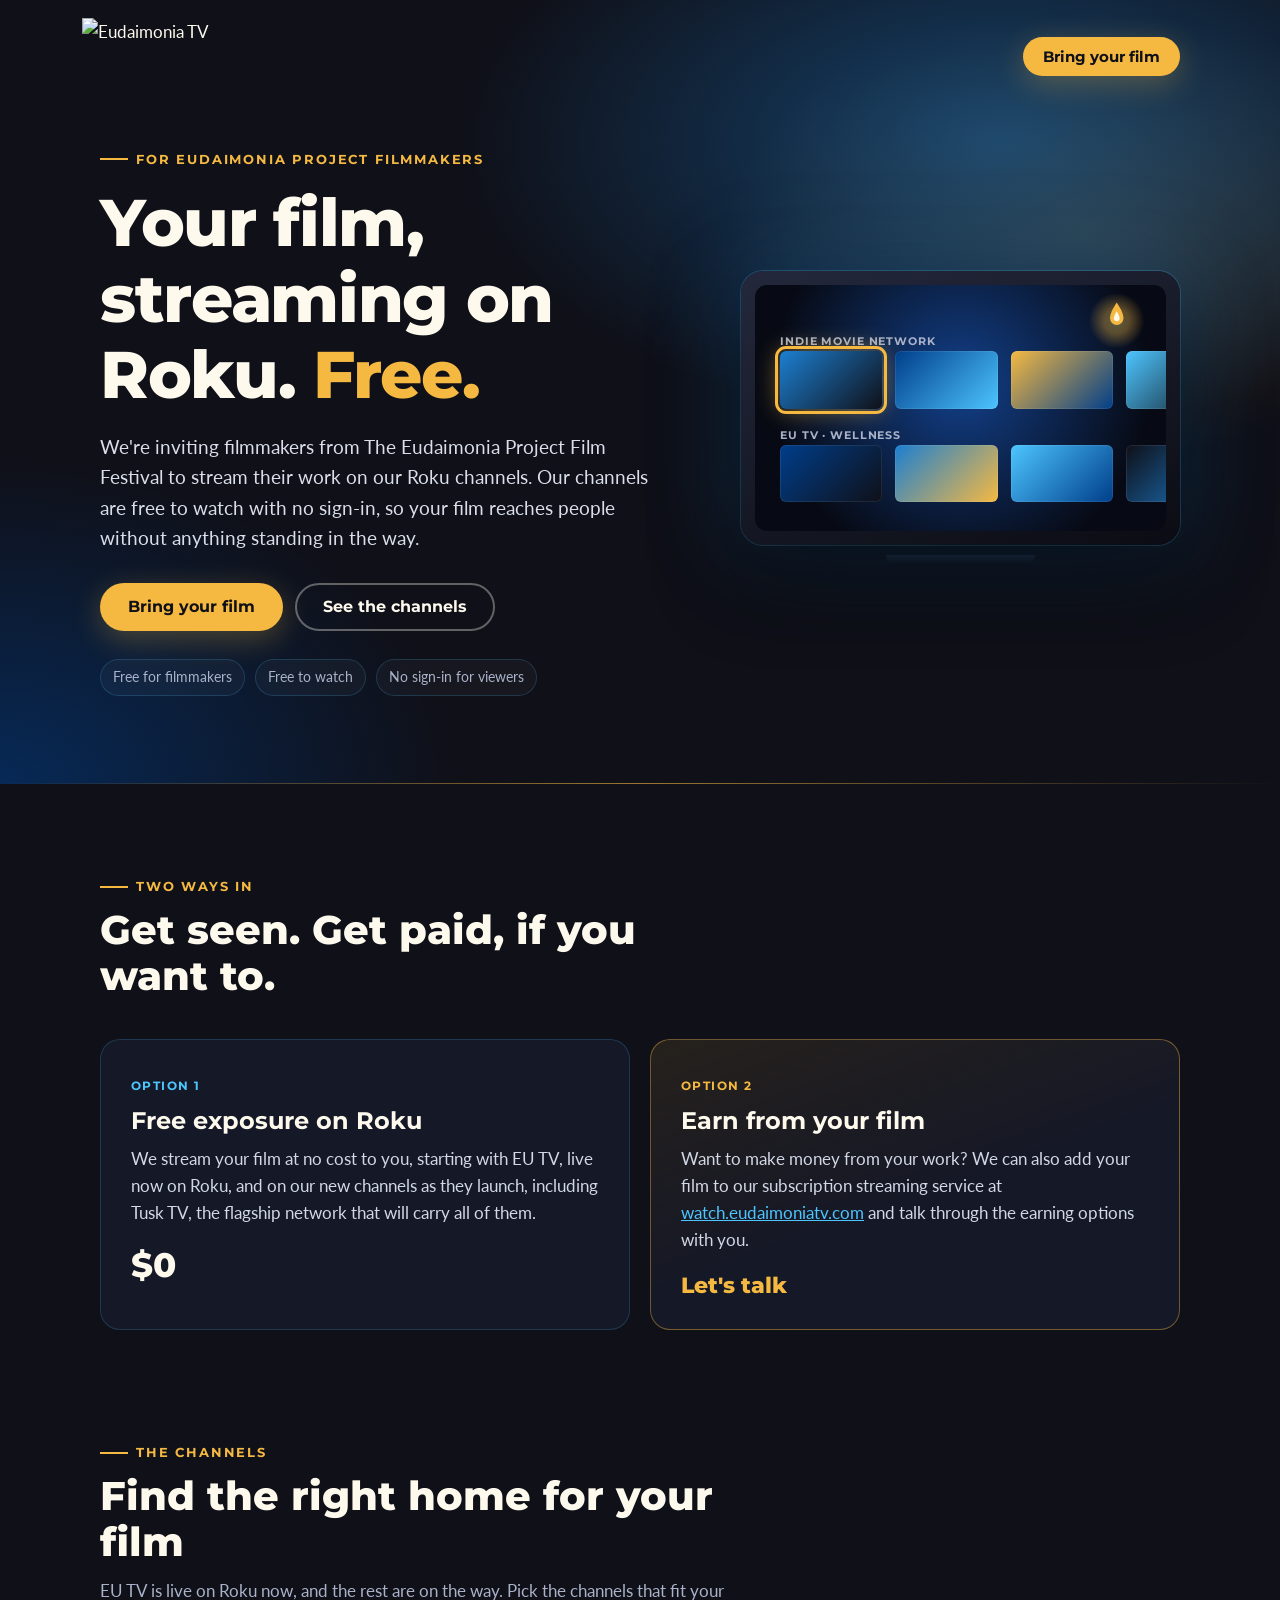
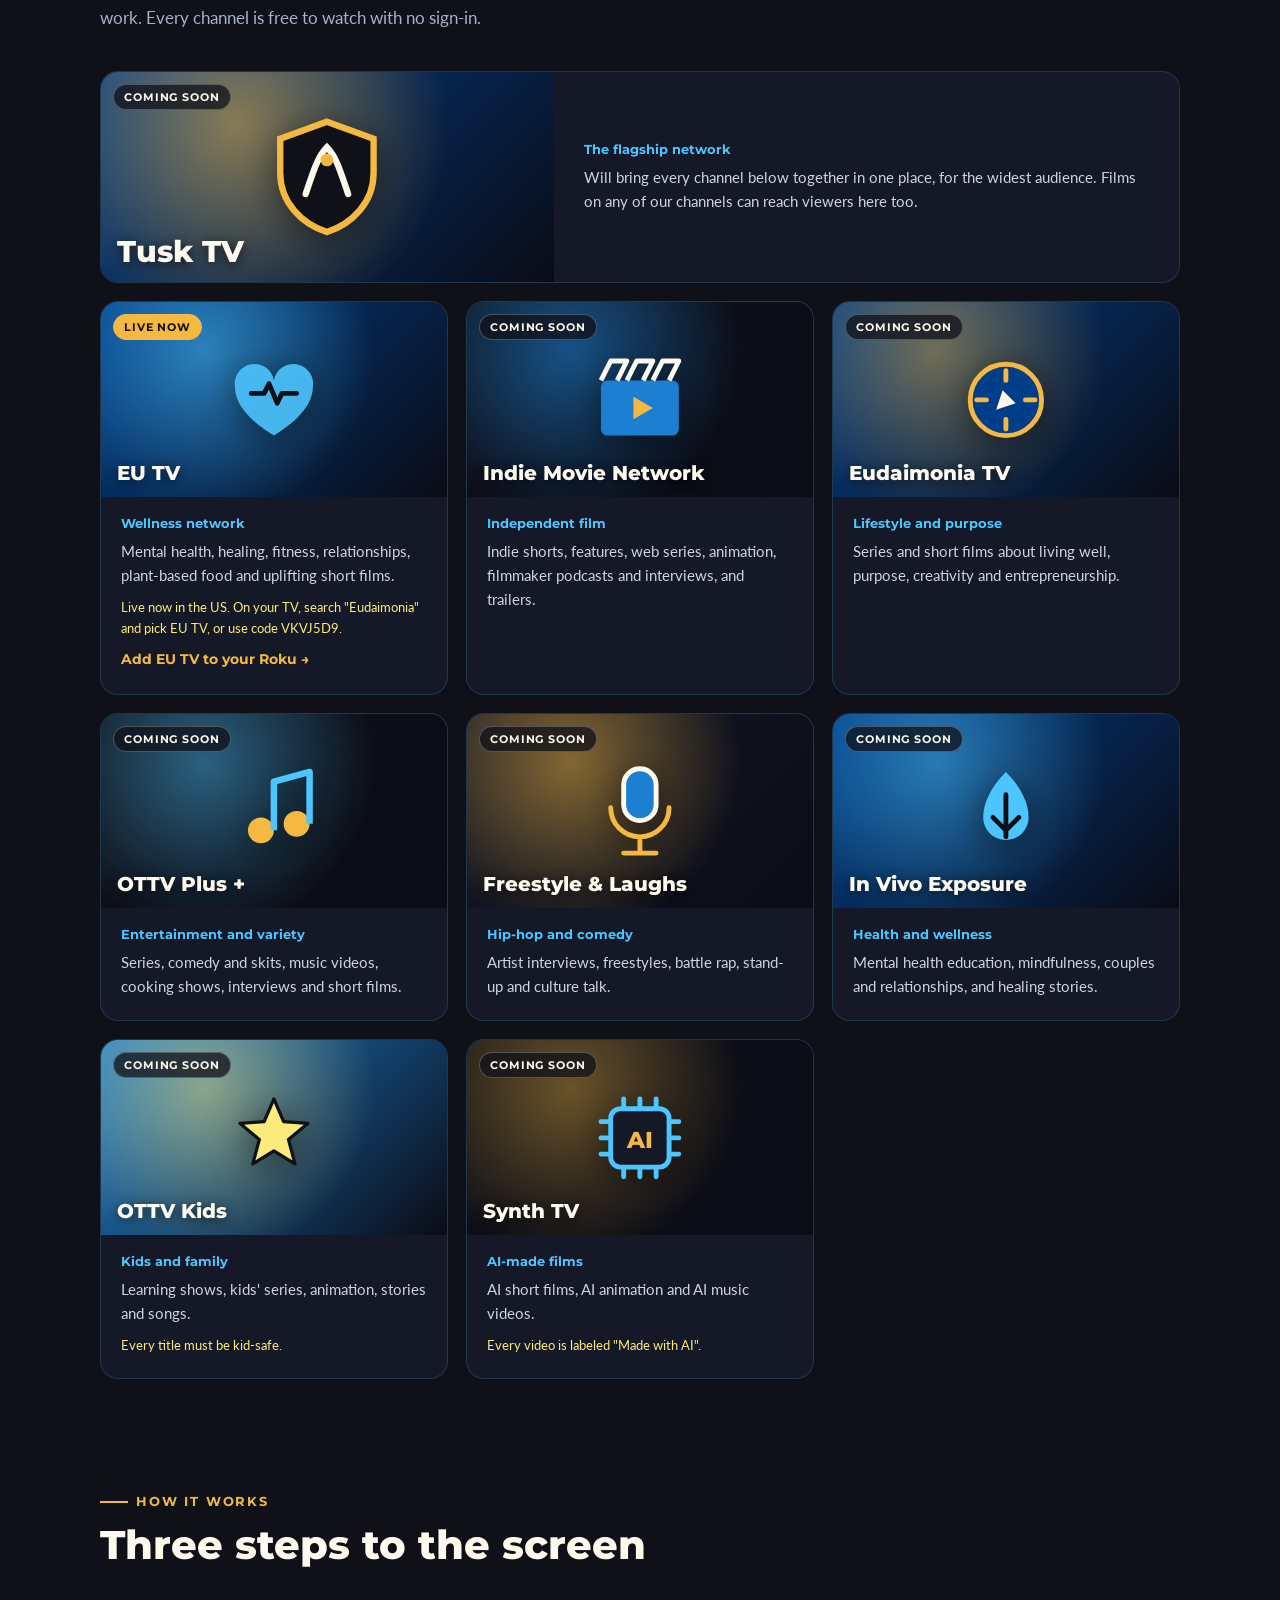
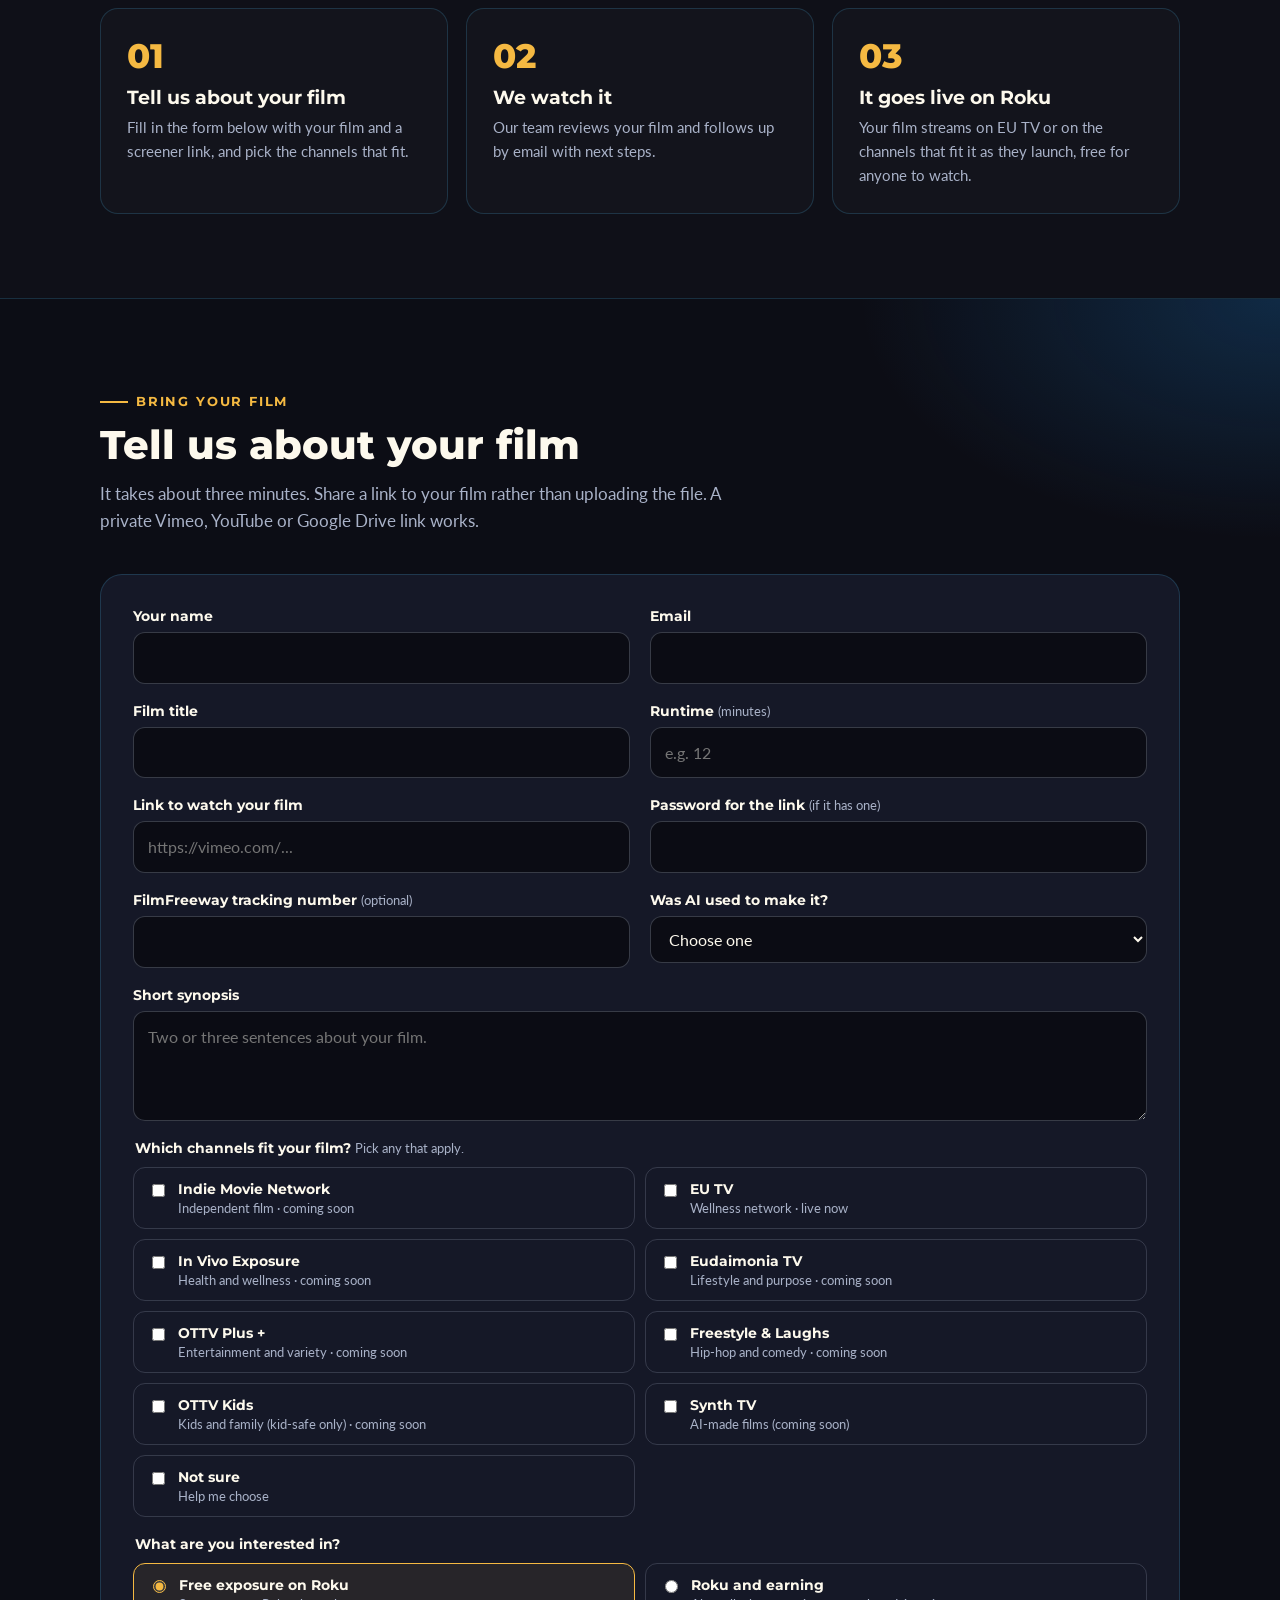
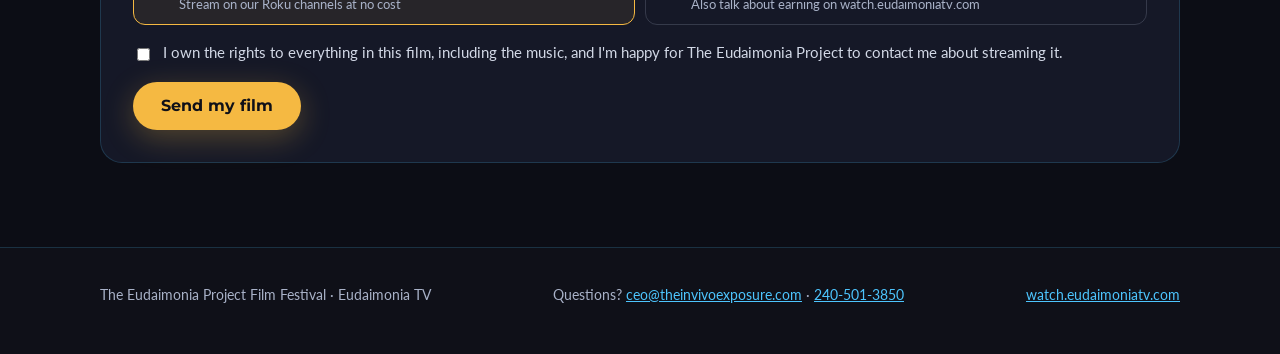
==== commit 2dcfc442: "Mark EU TV as the only live Roku channel on the sign-up page Co-Authored-By: Claude Opus 5.5 <norepl" ====
--- a/roku-invite/Index.html
+++ b/roku-invite/Index.html
@@ -195,7 +195,7 @@
         <div class="path">
           <span class="tag">Option 1</span>
           <h3>Free exposure on Roku</h3>
-          <p>We stream your film on our Roku channels at no cost to you, including Tusk TV, our flagship network that carries all of them.</p>
+          <p>We stream your film at no cost to you, starting with EU TV, live now on Roku, and on our new channels as they launch, including Tusk TV, the flagship network that will carry all of them.</p>
           <div class="price">$0</div>
         </div>
         <div class="path gold">
@@ -213,15 +213,15 @@
       <div class="section-head">
         <span class="eyebrow">The channels</span>
         <h2>Find the right home for your film</h2>
-        <p>Pick the channels that fit your work. Every channel is free to watch on Roku with no sign-in.</p>
+        <p>EU TV is live on Roku now, and the rest are on the way. Pick the channels that fit your work. Every channel is free to watch with no sign-in.</p>
       </div>
       <div class="channels">
         <article class="ch flagship" style="--a1:rgba(245,185,66,.55);--a2:#003E8A">
-          <div class="art"><span class="status">Launching Nov 2</span>
+          <div class="art"><span class="status">Coming soon</span>
             <svg viewBox="0 0 64 64" fill="none"><path d="M32 6l22 8v16c0 14-10 24-22 28C20 54 10 44 10 30V14z" fill="#0F1018" stroke="#F5B942" stroke-width="3"/><path d="M22 40c4-12 6-18 10-22 4 4 6 10 10 22" stroke="#FDF9ED" stroke-width="3" stroke-linecap="round"/><circle cx="32" cy="24" r="3" fill="#F5B942"/></svg>
             <span class="name">Tusk TV</span></div>
           <div class="body"><div class="type">The flagship network</div>
-            <p class="fit">Combines every channel below into one place, with the widest audience. Films on any of our channels can reach viewers here too.</p></div>
+            <p class="fit">Will bring every channel below together in one place, for the widest audience. Films on any of our channels can reach viewers here too.</p></div>
         </article>
 
         <article class="ch" style="--a1:rgba(77,197,254,.55);--a2:#003E8A">
@@ -235,7 +235,7 @@
         </article>
 
         <article class="ch" style="--a1:rgba(28,127,209,.6);--a2:#0F1018">
-          <div class="art"><span class="status">Launching Nov 2</span>
+          <div class="art"><span class="status">Coming soon</span>
             <svg viewBox="0 0 64 64" fill="none"><rect x="8" y="20" width="48" height="34" rx="4" fill="#1C7FD1"/><path d="M8 20l6-12h10l-6 12m6 0l6-12h10l-6 12m6 0l6-12h10l-6 12" stroke="#FDF9ED" stroke-width="3" stroke-linejoin="round"/><path d="M28 30v14l12-7z" fill="#F5B942"/></svg>
             <span class="name">Indie Movie Network</span></div>
           <div class="body"><div class="type">Independent film</div>
@@ -243,7 +243,7 @@
         </article>
 
         <article class="ch" style="--a1:rgba(245,185,66,.45);--a2:#003E8A">
-          <div class="art"><span class="status">Launching Nov 2</span>
+          <div class="art"><span class="status">Coming soon</span>
             <svg viewBox="0 0 64 64" fill="none"><circle cx="32" cy="32" r="22" fill="#003E8A" stroke="#F5B942" stroke-width="3"/><path d="M32 14v6M32 44v6M14 32h6M44 32h6" stroke="#F5B942" stroke-width="3" stroke-linecap="round"/><path d="M26 38l4-12 8 8-12 4z" fill="#FDF9ED"/></svg>
             <span class="name">Eudaimonia TV</span></div>
           <div class="body"><div class="type">Lifestyle and purpose</div>
@@ -251,7 +251,7 @@
         </article>
 
         <article class="ch" style="--a1:rgba(77,197,254,.45);--a2:#0F1018">
-          <div class="art"><span class="status">Launching Nov 2</span>
+          <div class="art"><span class="status">Coming soon</span>
             <svg viewBox="0 0 64 64" fill="none"><circle cx="24" cy="44" r="8" fill="#F5B942"/><circle cx="46" cy="40" r="8" fill="#F5B942"/><path d="M32 44V14l22-6v32" stroke="#4DC5FE" stroke-width="4" stroke-linejoin="round"/></svg>
             <span class="name">OTTV Plus +</span></div>
           <div class="body"><div class="type">Entertainment and variety</div>
@@ -259,7 +259,7 @@
         </article>
 
         <article class="ch" style="--a1:rgba(245,185,66,.5);--a2:#151827">
-          <div class="art"><span class="status">Launching Nov 2</span>
+          <div class="art"><span class="status">Coming soon</span>
             <svg viewBox="0 0 64 64" fill="none"><rect x="22" y="6" width="20" height="32" rx="10" fill="#1C7FD1" stroke="#FDF9ED" stroke-width="3"/><path d="M14 30a18 18 0 0 0 36 0M32 48v10M22 58h20" stroke="#F5B942" stroke-width="3" stroke-linecap="round"/></svg>
             <span class="name">Freestyle &amp; Laughs</span></div>
           <div class="body"><div class="type">Hip-hop and comedy</div>
@@ -267,7 +267,7 @@
         </article>
 
         <article class="ch" style="--a1:rgba(77,197,254,.5);--a2:#003E8A">
-          <div class="art"><span class="status">Launching Nov 2</span>
+          <div class="art"><span class="status">Coming soon</span>
             <svg viewBox="0 0 64 64" fill="none"><path d="M32 8c10 10 14 20 14 28a14 14 0 0 1-28 0c0-8 4-18 14-28z" fill="#4DC5FE"/><path d="M32 22v26M24 36l8 8 8-8" stroke="#0F1018" stroke-width="3" stroke-linecap="round" stroke-linejoin="round"/></svg>
             <span class="name">In Vivo Exposure</span></div>
           <div class="body"><div class="type">Health and wellness</div>
@@ -275,7 +275,7 @@
         </article>
 
         <article class="ch" style="--a1:rgba(252,235,122,.5);--a2:#1C7FD1">
-          <div class="art"><span class="status">Launching Nov 2</span>
+          <div class="art"><span class="status">Coming soon</span>
             <svg viewBox="0 0 64 64" fill="none"><path d="M32 8l6 14 15 1-12 10 4 15-13-8-13 8 4-15-12-10 15-1z" fill="#FCEB7A" stroke="#0F1018" stroke-width="2" stroke-linejoin="round"/></svg>
             <span class="name">OTTV Kids</span></div>
           <div class="body"><div class="type">Kids and family</div>
@@ -304,7 +304,7 @@
       <div class="steps">
         <div class="step"><h3>Tell us about your film</h3><p>Fill in the form below with your film and a screener link, and pick the channels that fit.</p></div>
         <div class="step"><h3>We watch it</h3><p>Our team reviews your film and follows up by email with next steps.</p></div>
-        <div class="step"><h3>It goes live on Roku</h3><p>Your film streams on the channels that fit it, free for anyone to watch.</p></div>
+        <div class="step"><h3>It goes live on Roku</h3><p>Your film streams on EU TV or on the channels that fit it as they launch, free for anyone to watch.</p></div>
       </div>
     </div>
   </section>
@@ -332,13 +332,13 @@
         <fieldset class="field full">
           <legend>Which channels fit your film? <span class="hint">Pick any that apply.</span></legend>
           <div class="choices">
-            <label class="choice"><input type="checkbox" name="channels" value="Indie Movie Network"><span><b>Indie Movie Network</b><small>Independent film</small></span></label>
-            <label class="choice"><input type="checkbox" name="channels" value="EU TV"><span><b>EU TV</b><small>Wellness network</small></span></label>
-            <label class="choice"><input type="checkbox" name="channels" value="In Vivo Exposure"><span><b>In Vivo Exposure</b><small>Health and wellness</small></span></label>
-            <label class="choice"><input type="checkbox" name="channels" value="Eudaimonia TV"><span><b>Eudaimonia TV</b><small>Lifestyle and purpose</small></span></label>
-            <label class="choice"><input type="checkbox" name="channels" value="OTTV Plus +"><span><b>OTTV Plus +</b><small>Entertainment and variety</small></span></label>
-            <label class="choice"><input type="checkbox" name="channels" value="Freestyle & Laughs"><span><b>Freestyle &amp; Laughs</b><small>Hip-hop and comedy</small></span></label>
-            <label class="choice"><input type="checkbox" name="channels" value="OTTV Kids"><span><b>OTTV Kids</b><small>Kids and family (kid-safe only)</small></span></label>
+            <label class="choice"><input type="checkbox" name="channels" value="Indie Movie Network"><span><b>Indie Movie Network</b><small>Independent film · coming soon</small></span></label>
+            <label class="choice"><input type="checkbox" name="channels" value="EU TV"><span><b>EU TV</b><small>Wellness network · live now</small></span></label>
+            <label class="choice"><input type="checkbox" name="channels" value="In Vivo Exposure"><span><b>In Vivo Exposure</b><small>Health and wellness · coming soon</small></span></label>
+            <label class="choice"><input type="checkbox" name="channels" value="Eudaimonia TV"><span><b>Eudaimonia TV</b><small>Lifestyle and purpose · coming soon</small></span></label>
+            <label class="choice"><input type="checkbox" name="channels" value="OTTV Plus +"><span><b>OTTV Plus +</b><small>Entertainment and variety · coming soon</small></span></label>
+            <label class="choice"><input type="checkbox" name="channels" value="Freestyle & Laughs"><span><b>Freestyle &amp; Laughs</b><small>Hip-hop and comedy · coming soon</small></span></label>
+            <label class="choice"><input type="checkbox" name="channels" value="OTTV Kids"><span><b>OTTV Kids</b><small>Kids and family (kid-safe only) · coming soon</small></span></label>
             <label class="choice"><input type="checkbox" name="channels" value="Synth TV"><span><b>Synth TV</b><small>AI-made films (coming soon)</small></span></label>
             <label class="choice"><input type="checkbox" name="channels" value="Not sure"><span><b>Not sure</b><small>Help me choose</small></span></label>
           </div>
